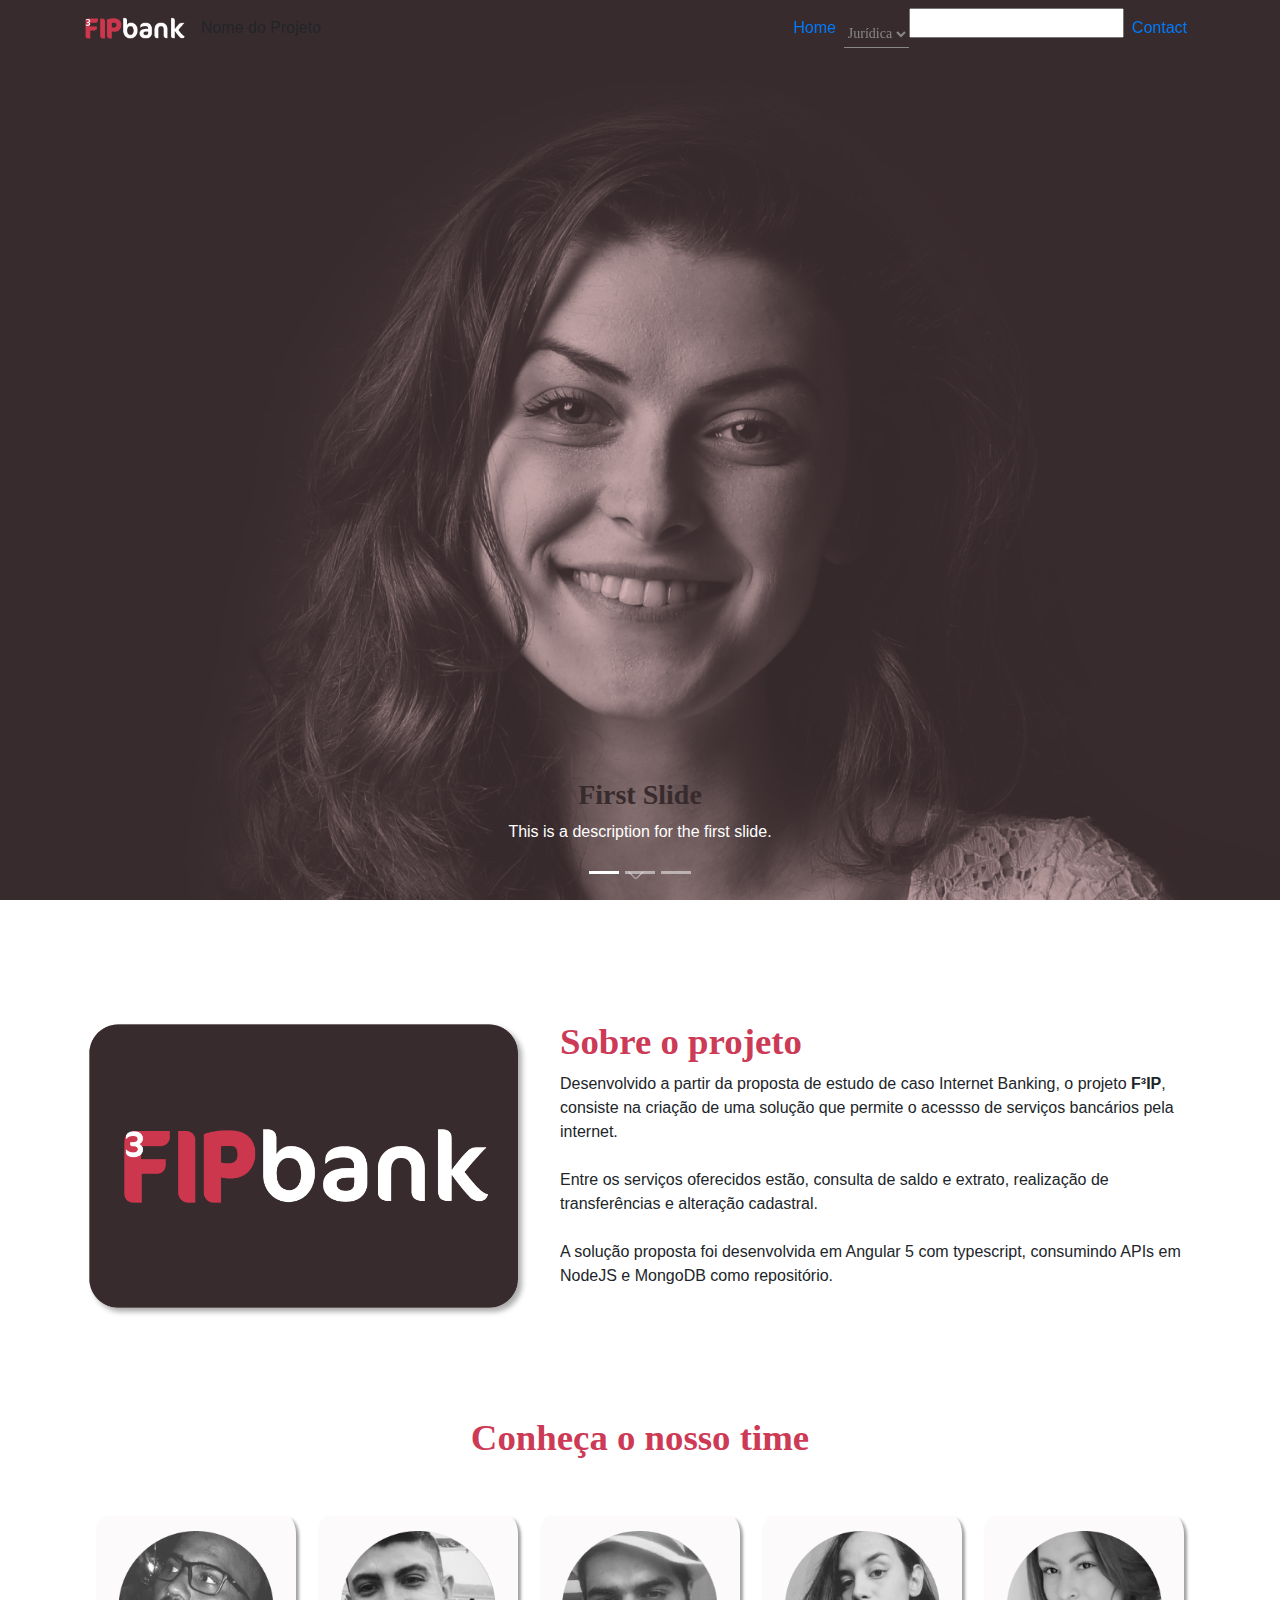
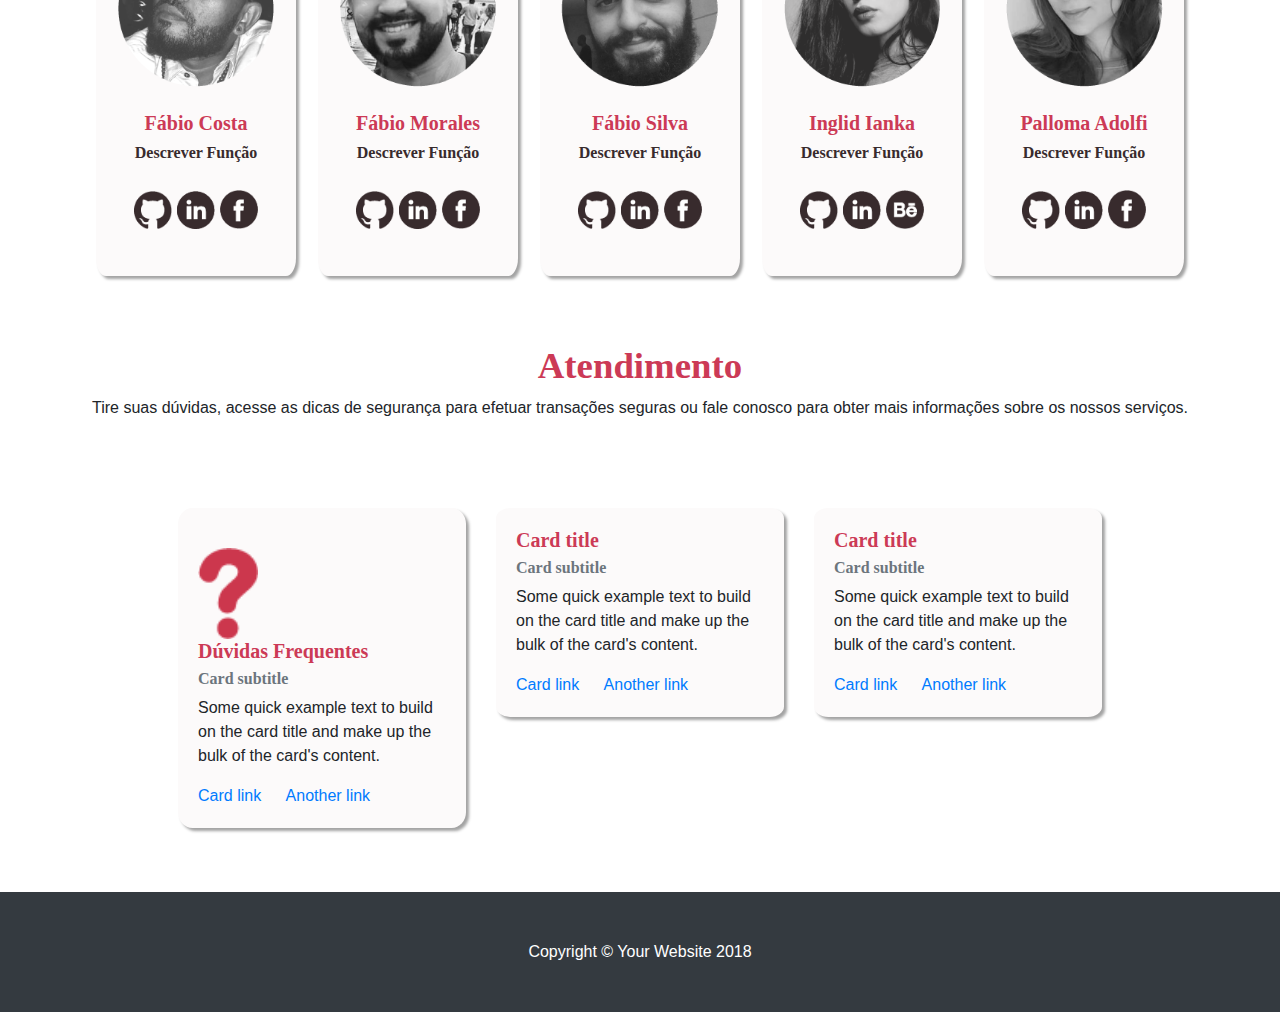
==== index.html @ 5d451883 "Site teste" ====
<!DOCTYPE html>
<html lang="en">
<head>
  <meta charset="UTF-8">
  <meta name="viewport" content="width=device-width, initial-scale=1.0">
  <meta http-equiv="X-UA-Compatible" content="ie=edge">
  <title>Document</title>
  <link href="css/bootstrap.min.css" rel="stylesheet">
  <link href="css/style.css" rel="stylesheet">
</head>

 
   
<body>
    <nav class="navbar navbar-expand-lg fixed-top">
        <div class="container">
          <img src="img/logo-branco.png" class="logo-menu-1 navbar-brand" href="#">Nome do Projeto</a>
          <button class="navbar-toggler" type="button" data-toggle="collapse" data-target="#navbarResponsive" aria-controls="navbarResponsive" aria-expanded="false" aria-label="Toggle navigation">
            <span class="navbar-toggler-icon"></span>
          </button>
          <div class="collapse navbar-collapse" id="navbarResponsive">
            <ul class="navbar-nav ml-auto">
              <li class="nav-item active">
                <a class="nav-link" href="#">Home
                  <span class="sr-only">(current)</span>
                </a>
              </li>
                  <select class="selectpicker" data-style="btn-primary">
                   
                      <option value="mercedes">Jurídica</option>
                      <option value="audi">Física</option>
                    </select>
              
              <li class="nav-item">
              <input type="number" value="CPF"> 
              </li>
              <li class="nav-item">
                <a class="nav-link" href="#">Contact</a>
              </li>
            </ul>
          </div>
        </div>
      </nav>

      
    <header>
        <div id="carouselExampleIndicators" class="carousel carousel-fade" data-ride="carousel">
          <ol class="carousel-indicators">
            <li data-target="#carouselExampleIndicators" data-slide-to="0" class="active"></li>
            <li data-target="#carouselExampleIndicators" data-slide-to="1"></li>
            <li data-target="#carouselExampleIndicators" data-slide-to="2"></li>
          </ol>
          <div class="carousel-inner" role="listbox">
            <!-- Slide One - Set the background image for this slide in the line below -->
            <div class="carousel-item active" style="background-image: url('img/slide-1.png')">
              <div class="carousel-caption d-none d-md-block">
                <h3>First Slide</h3>
                <p>This is a description for the first slide.</p>
              </div>
            </div>
            <!-- Slide Two - Set the background image for this slide in the line below -->
            <div class="carousel-item" style="background-image: url('img/slide-2.png')">
              <div class="carousel-caption d-none d-md-block">
                <h3>Second Slide</h3>
                <p>This is a description for the second slide.</p>
              </div>
            </div>
           
          </div>
        
        </div>
      </header>
 
     <br>  <br><br>  <br>
      <div class="container">

          <!-- Heading Row -->
          <div class="row my-4">
            <div class="col-lg-5">
              <img class="img-fluid rounded" src="img/projeto-logo.png" alt="">
          <br>  </div>
            <!-- /.col-lg-8 -->
            <div class="col-lg-7">
              <h1>Sobre o projeto</h1>
              <p>Desenvolvido a partir da proposta de estudo de caso Internet Banking, o projeto <b>F³IP</b>, consiste na criação de uma solução que permite o acessso de  serviços bancários pela internet.<br> <br>Entre os serviços oferecidos  estão, consulta de saldo e extrato, realização de transferências e alteração cadastral.
                <br><br>A solução proposta foi desenvolvida em  Angular  5 com typescript, consumindo APIs em NodeJS e MongoDB como repositório. 
                </p>
             
            </div>
            <!-- /.col-md-4 -->
          </div>
          <!-- /.row -->
          </div>
<br>


<section class="py-5">
    <div class="container text-center">
      <h1>Conheça o nosso time</h1>
  
    </div>
  </section>


<div class="container">
     <div class="row row2">
        <div class="card-deck col-12">
            <div  class="card  card2 mb-5 "  >
                <img class="card-img-top" src="img/f-c.png" alt="Fábio Costa">
                <div class="card-body">
                    <h5>Fábio Costa</h5>
                     <h6>Descrever Função</h6>
                     <div class="redes-sociais">
                      <a href="#"><img class="redes" src="img/github.png" alt="github"></a>
                      <a href="#"><img class="redes" src="img/linkedin.png" alt="linkedin"></a>
                      <a href="#"><img class="redes" src="img/facebook.png" alt="facebook"></a>
                    </div>
                </div>
               
            </div>
            <div  class="card  card2 mb-4"  >
                <img class="card-img-top" src="img/f-m.png" alt="Fábio Morales">
                <div class="card-body">
                    <h5>Fábio Morales</h5>
                    <h6>Descrever Função</h6>
                    <div class="redes-sociais">
                      <a href="#"><img class="redes" src="img/github.png" alt="github"></a>
                      <a href="#"><img class="redes" src="img/linkedin.png" alt="linkedin"></a>
                      <a href="#"><img class="redes" src="img/facebook.png" alt="facebook"></a>
                    </div>
                </div>
            </div>
            <div  class="card  card2 mb-4"  >
                <img class="card-img-top" src="img/f-s.png" alt="Fábio Silva">
                <div class="card-body">
                    <h5>Fábio Silva</h5>
                  <h6>Descrever Função</h6>
                  <div class="redes-sociais">
                    <a href="#"><img class="redes" src="img/github.png" alt="github"></a>
                    <a href="#"><img class="redes" src="img/linkedin.png" alt="linkedin"></a>
                    <a href="#"><img class="redes" src="img/facebook.png" alt="facebook"></a>
                  </div>
                </div>
            </div>
            <div  class="card  card2 mb-4"  >
                <img class="card-img-top" src="img/i-i.png" alt="Inglid Ianka">
                <div class="card-body">
                    <h5>Inglid Ianka</h5>
                  
                    <h6>Descrever Função</h6>
                    <div class="redes-sociais">
                      <a href="#"><img class="redes" src="img/github.png" alt="github"></a>
                      <a href="#"><img class="redes" src="img/linkedin.png" alt="linkedin"></a>
                      <a href="#"><img class="redes" src="img/behance.png" alt="Behance"></a>
                    </div>
                </div>
            </div>
            <div  class="card  card2 mb-4"  style="min-width: 12.5rem; max-width: 12rem;">
                <img class="card-img-top" src="img/p-a.png" alt="Palloma Adolfi">
                <div class="card-body">
                    <h5>Palloma Adolfi</h5>
                    <h6>Descrever Função</h6>
                    <div class="redes-sociais">
                      <a href="#"><img class="redes" src="img/github.png" alt="github"></a>
                      <a href="#"><img class="redes" src="img/linkedin.png" alt="linkedin"></a>
                      <a href="#"><img class="redes" src="img/facebook.png" alt="facebook"></a>
                    </div>
                </div>
            </div>
         
         
        </div>
    </div>
  </div>







      

      <section class="py-5">
        <div class="container text-center">
          <h1>Atendimento</h1>
          <p>Tire suas dúvidas, acesse as dicas de segurança para efetuar transações seguras ou  fale conosco para obter mais informações sobre os nossos serviços.</p>
        </div>
      </section>

     
      <div class="container-fluid mt-4">
          <div class="row justify-content-center">
              <div class="col-auto mb-3">
                  <div class="card" style="width: 18rem;">
                      <div class="card-body">
                          <img class="redes" src="img/atendimento-duvidas.png" width="auto" alt="Duvidas?">
                          <h5 class="card-title">Dúvidas Frequentes</h5>
                          <h6 class="card-subtitle mb-2 text-muted">Card subtitle</h6>
                          <p class="card-text">Some quick example text to build on the card title and make up the bulk of the card's content.</p>
                          <a href="#" class="card-link">Card link</a>
                          <a href="#" class="card-link">Another link</a>
                      </div>
                  </div>
              </div>
              <div class="col-auto mb-3">
                  <div class="card" style="width: 18rem;">
                      <div class="card-body">
                          <h5 class="card-title">Card title</h5>
                          <h6 class="card-subtitle mb-2 text-muted">Card subtitle</h6>
                          <p class="card-text">Some quick example text to build on the card title and make up the bulk of the card's content.</p>
                          <a href="#" class="card-link">Card link</a>
                          <a href="#" class="card-link">Another link</a>
                      </div>
                  </div>
              </div>
              <div class="col-auto mb-3">
                  <div class="card" style="width: 18rem;">
                      <div class="card-body">
                          <h5 class="card-title">Card title</h5>
                          <h6 class="card-subtitle mb-2 text-muted">Card subtitle</h6>
                          <p class="card-text">Some quick example text to build on the card title and make up the bulk of the card's content.</p>
                          <a href="#" class="card-link">Card link</a>
                          <a href="#" class="card-link">Another link</a>
                      </div>
                  </div>
              </div>
   
            
             
          </div>
      </div>
  <br>  <br>
    
      <!-- Footer -->
      <footer class="py-5 bg-dark">
        <div class="container">
          <p class="m-0 text-center text-white">Copyright &copy; Your Website 2018</p>
        </div>
        <!-- /.container -->
      </footer>








      <script src="js/jquery.min.js"></script>
      <script src="js/bootstrap.bundle.min.js"></script>
</body>
</html>
---- css/style.css ----
.carousel-item {
  height: 100vh;
  min-height: 300px;
  background: no-repeat center center scroll;
  -webkit-background-size: cover;
  -moz-background-size: cover;
  -o-background-size: cover;
  background-size: cover;
}
.row2 {
  justify-content:space-around;
  justify-items: center;
  align-items: center;
  text-align: center;


}
.card2{
  min-width: 12.5rem; 
  max-width: 12.5rem;
  min-height: 22.5rem; 
  max-height: 22.5rem;
  display: inline-block;
  margin: 0 auto 20px auto  !important;
 
}

#box-cinza, #box-cinza2{
  background: rgb(196, 196, 196);
  border-radius: 10px;
  font-size: 15px;
  height: 50px;
  width: 230px;
  margin-bottom: 10px;
}

#box-cinza p, #box-cinza2 p{
  font-weight: bold;
  color: #382B2D;
  margin-left: 10px;
}

#box-cinza span , #box-cinza2  span{
 
  margin-left: 10px;
}

#box-cinza2{
  height: 110px;
}

.card-menu{
  min-width:23rem; 
  max-width:23rem;
  min-height: 11rem; 
  max-height: 11rem;
  display: inline-block;
  margin: 0 auto 20px auto  !important;
  justify-content:space-around;
  justify-items: center;
  align-items: center;
   text-align: center;
}


.card-dados{
  min-width:46rem; 
  max-width:46rem;
  min-height: 22rem; 
  max-height: 22rem;
  display: inline-block;
  margin: 0 auto 20px auto  !important;
  justify-content:space-around;
  justify-items:left;
  align-items: left;
  text-align: left;
}


.card-dados-forms{
  min-width:46rem; 
  max-width:46rem;
  min-height: 28rem; 
  max-height: 28rem;
  display: inline-block;
  margin: 0 auto 20px auto  !important;
  /* justify-content:space-around;
  justify-items:left;
  align-items: left;
  text-align: left; */
}



#pagina1{
 display:inline-block;
}

#pagina2{
  
  display:none;
 
}


#pagina3{
  display:none;
    
}

.card{
  box-shadow: 3px 3px 3px #A3A3A3;
  background: #FCFAFA;
  border-radius: 5% 5%;
  border:none;
}

.card-img-top{
  display: flex !important;
  width: 80%;
  margin: auto;
  padding-top:6%;
}


.logo-menu-1{
  width: 100px;
 
}


.logo-menu-2{
  width: 100px;
 
}

/* CONTA-CORRENT CONTA POUPANCA CHECKBOX */

.btn-radio {
	width: 100%;
}
.img-radio {
	opacity: 0.5;
	margin-bottom: 5px;
}

.space-20 {
    margin-top: 20px;
}

.navbar{
  background-color:transparent;
}

h1, h5{
  color: #CC3A56;
  font-family: "Arial Rounded MT";
  font-weight: bold;
}
h1{
  font-size: 2.3em;
}
h6, h3, h4{
  color: #382B2D;
  font-family: "Arial Rounded MT";
  font-weight: bold;
}
h5.subtitulos{
  color: #757474;
}

h4{
  margin-top: 10px; 
}

.botao{
  background-color: #CC3A56; 
  border: none;
  box-shadow: 3px 3px 3px #A3A3A3;
  color: white;
  padding: 5px;
  width:200px;
  text-align: center;
  font-family:"Arial Rounded MT";
  text-decoration: none;
  outline:none;
  display: inline-block;
  font-size: 16px;
  margin: 26px 2px;
  cursor: pointer;
  border-radius: 20px;
  padding: 5px;
}


.botao:hover{color:#fff;background-color:rgb(175, 52, 76);   outline:none;}
.botao:focus{ outline:none; width:198px; padding: 4px; }
.botao:active{outline:none;}


.indicadores, .expandir{
  color: #CC3A56;
  font-family: "Arial Rounded MT";
  font-weight: bold;
  width: 12px;
  
}

.indicadores-icones{
  color: #CC3A56;
  font-family: "Arial Rounded MT";
  font-weight: bold;
  width: 12px;
  margin-left: 40px;
  
  
}

.expandir{
  width:18px;
}

.redes{
  width: 24%;
  height: 24%; 
  margin-top:20px;
}

.icones{
  margin:6px;
  width: 50px;
  outline: none;
}

a:link{
  text-decoration:none; 
}
.titulos-icones{
  margin:6px;
  width: 40px;
}

.subtitulos-icones{
  margin:16px;
  width: 30px;
}

.menu-icones{
  margin:6px;
  width: 24px;
}

.menu-icones-2{
  margin:6px;
  width: 24px;
  text-align: right;
}


.form-icones{
  margin:4px;
  width: 16px;
}


/* GRID MENU-BANCO */
html {
  position: relative;
  min-height: 100%;
  font-family: "Arial Rounded MT";
}

body {
  height: 100%;
}

#wrapper {
  display: -webkit-box;
  display: -ms-flexbox;
  display: flex;
}


.btn-primary{
  font-size: 0.7em;
  width: 37%;
  text-align: center;
  background-color:#f1f1f1;
  color:#382B2D;
  font-family: "Arial Rounded MT";
  padding: 5px;
  box-shadow: 3px 3px 3px #A3A3A3;

}
.btn-primary:hover{color:#CC3A56}
.btn-primary:focus{outline: none; color:#CC3A56; outline: none; text-decoration: none !important;}
.btn-primary:active{outline: none;};

.btn-secondary{
  font-size: 0.8em;
  text-align: center;
  color:#f1f1f1;
  background-color:#382B2D;
  font-family: "Arial Rounded MT";

}


.btn-extrato{
  font-size: 0.7em;
  width:67%;
  text-align: center;
  background-color:#f1f1f1;
  color:#382B2D;
  font-family: "Arial Rounded MT";
  padding: 12px;
  box-shadow: 3px 3px 3px #A3A3A3;
  outline: none;

}
.btn-extrato:hover{background-color:#CC3A56; color: #f1f1f1}
.btn-extrato:focus{background-color:#CC3A56; outline: none; color:#f1f1f1; text-decoration: none;}


.btn:active{
  outline: none;
  text-decoration: none;
}

.dropdown-menu{
  background-color:#382B2D;
  color:#f1f1f1;
  font-family: "Arial Rounded MT";
  font-size: 0.8em;
}



#wrapper #content-wrapper {
  overflow-x: hidden;
  width: 100%;
  padding-bottom: 80px;
}

body.fixed-nav #content-wrapper {
  margin-top: 56px;
  padding-left: 90px;
  
}

o-hidden {
  overflow: hidden !important;
}

.z-0 {
  z-index: 0;
}

.z-1 {
  z-index: 1;
}


/* ANIMACAO MENU HAMBURGER */

 #menu-hamburger {
  zoom:50%;
  width: 60px;
  height: 45px;
  position: relative;
  margin: auto;
  -webkit-transform: rotate(0deg);
  -moz-transform: rotate(0deg);
  -o-transform: rotate(0deg);
  transform: rotate(0deg);
  -webkit-transition: .5s ease-in-out;
  -moz-transition: .5s ease-in-out;
  -o-transition: .5s ease-in-out;
  transition: .5s ease-in-out;
  cursor: pointer;

}

 #menu-hamburger span {
  display: block;
  position: absolute;
  height: 9px;
  width: 100%;
  background: #CC3A56;
  border-radius: 9px;
  opacity: 1;
  left: 0;
  -webkit-transform: rotate(0deg);
  -moz-transform: rotate(0deg);
  -o-transform: rotate(0deg);
  transform: rotate(0deg);
  -webkit-transition: .25s ease-in-out;
  -moz-transition: .25s ease-in-out;
  -o-transition: .25s ease-in-out;
  transition: .25s ease-in-out;
}


#menu-hamburger span:nth-child(1) {
  top: 0px;
  -webkit-transform-origin: left center;
  -moz-transform-origin: left center;
  -o-transform-origin: left center;
  transform-origin: left center;
}

#menu-hamburger span:nth-child(2) {
  top: 18px;
  -webkit-transform-origin: left center;
  -moz-transform-origin: left center;
  -o-transform-origin: left center;
  transform-origin: left center;
}

#menu-hamburger span:nth-child(3) {
  top: 36px;
  -webkit-transform-origin: left center;
  -moz-transform-origin: left center;
  -o-transform-origin: left center;
  transform-origin: left center;
}

#menu-hamburger.open span:nth-child(1) {
  -webkit-transform: rotate(45deg);
  -moz-transform: rotate(45deg);
  -o-transform: rotate(45deg);
  transform: rotate(45deg);
  top: -3px;
  left: 8px;
}

#menu-hamburger.open span:nth-child(2) {
  width: 0%;
  opacity: 0;
}

#menu-hamburger.open span:nth-child(3) {
  -webkit-transform: rotate(-45deg);
  -moz-transform: rotate(-45deg);
  -o-transform: rotate(-45deg);
  transform: rotate(-45deg);
  top: 39px;
  left: 8px;
}

/* MENU-LATERAL */

.bg-d{
  width: 90px !important;
  background-color: #382B2D;
  min-height:30px;
  box-shadow: 3px 3px 3px #757575;
  padding: 0.75rem 1rem;
}

.sidebar {
  width: 90px !important;
  background-color: #382B2D;
  min-height: calc(100vh - 56px);
  box-shadow: 3px 3px 3px #757575;
}

.sidebar .nav-item:last-child {
  margin-bottom: 1rem;
}

.sidebar .nav-item .nav-link {
  text-align: center;
  padding: 0.75rem 1rem;
  width: 90px;
}

.sidebar .nav-item .nav-link span {
  font-size: 0.65rem;
  display: block;
}

.sidebar .nav-item .dropdown-menu {
  position: absolute !important;
  -webkit-transform: none !important;
  transform: none !important;
  left: calc(90px + 0.5rem) !important;
  margin: 0;
}

.sidebar .nav-item .dropdown-menu.dropup {
  bottom: 0;
  top: auto !important;
}

.sidebar .nav-item.dropdown .dropdown-toggle::after {
  display: none;
}

.sidebar .nav-item .nav-link {
  color: rgba(255, 255, 255, 0.5);
}

.sidebar .nav-item .nav-link:active, .sidebar .nav-item .nav-link:focus, .sidebar .nav-item .nav-link:hover {
  color: rgba(255, 255, 255, 0.75);
}

.sidebar.toggled,.bg.toggled {
  width: 0 !important;
  overflow: hidden;
}



/* MEDIA QUERIES */

@media (max-width: 575.98px) {
  
  h4{
font-size: 1.1em;
 
}
.icones, .titulos-icones{
  margin:6px;
  width: 30px;
}

.card-menu{
  min-width:23rem; 
  max-width:23rem;
  min-height: 8rem; 
  max-height: 5rem;

}

 .card-dados{
  min-width:23rem; 
  max-width:23rem;
  min-height: 22rem; 
  max-height: 22rem;

}



.logo-menu-2{
  width: 60px;
 
}

#menu-hamburger{
  zoom:30%;
}
 }

@media (min-width: 768px) {
  .sidebar,.bg-d {
    width: 225px !important;
  }

 
  .sidebar .nav-item .nav-link {
    display: block;
    width: 100%;
    text-align: left;
    padding: 1rem;
    width: 225px;
  }
  .sidebar .nav-item .nav-link span {
    font-size: 1rem;
    display: inline;
  }
  .sidebar .nav-item .dropdown-menu {
    position: static !important;
    margin: 0 1rem;
    top: 0;
  }
  .sidebar .nav-item.dropdown .dropdown-toggle::after {
    display: block;
  }
  .sidebar.toggled, .bg-d.toggled {
    overflow: visible;
    width: 90px !important;
  }
  .sidebar.toggled .nav-item:last-child {
    margin-bottom: 1rem;
  }
  .sidebar.toggled .nav-item .nav-link {
    text-align: center;
    padding: 0.75rem 1rem;
    width: 90px;
  }
  .sidebar.toggled .nav-item .nav-link span {
    font-size: 0.65rem;
    display: block;
  }
  .sidebar.toggled .nav-item .dropdown-menu {
    position: absolute !important;
    -webkit-transform: none !important;
    transform: none !important;
    left: calc(90px + 0.5rem) !important;
    margin: 0;
  }
  .sidebar.toggled .nav-item .dropdown-menu.dropup {
    bottom: 0;
    top: auto !important;
  }
  .sidebar.toggled .nav-item.dropdown .dropdown-toggle::after {
    display: none;
  }
}

.sidebar.fixed-top {
  top: 56px;
  height: calc(100vh - 56px);
  overflow-y: auto;
}


:root {
  --input-padding-x: 0.75rem;
  --input-padding-y: 0.75rem;
}

.container-saldo{
  background: #382B2D;
  color: #FCFAFA;
  font-size: 12px;
  border-radius: 10px;
  height: 60px;
 text-align: center;


}

.btn-link{

  color: #382B2D;
  text-decoration: none;

}
.btn-link:hover, .btn-link:visited,.btn-link:focus, .btn-link:active
{

  color: #382B2D;
    text-decoration: none;
}
  


/* GRID DOS FORMS DEFINIDOS EM LADO ESQUEROD/DIREITO */

@media(min-width:468px){
  .container-1{
    display:flex;
    /*
    align-items:flex-start;
    align-items:flex-end;
    
    
    flex-direction:column;
    */
  }


}

.container-1 div{
  /* border:1px #ccc solid; */
  padding:3px;

}

.box-1{
  flex:1;
  order:1;
  justify-content: flex-end;
  align-content: flex-end;
  align-items: flex-end;
}

.box-2{
  flex:1;
  order:2;
}




/* LABEL DAS INPUTS DOS FORMS */

.input-box, .input-box-2 {
  width: 220px;
  cursor: text;
  display: flex;
  flex-flow: column wrap;
  padding-left: 20px;
  font-family: "Arial Rounded MT";
  margin-top: 5%;
 
  }

.input-box-2 {
  margin-top: 0%;
   
}
  

.texto-tipoConta {
   margin-bottom: 5%;
  text-align: left;
  color: #888888;
  cursor: text;
  width: 100%;
  font-size: 10px;
  letter-spacing: 2px;
}
      
input.textchild-estilo,  label {

text-align: left;
color: #888888;
cursor: text;
width: 100%;
font-size: 12px;
letter-spacing: 2px;
}

select{
margin:0;
margin-top: 12px;
font-family:"Arial Rounded MT";
font-size:14px; 
background: transparent;
color: #888888; 
text-decoration: none; 
outline: none;
border: 0;
border-bottom: 1px solid #888888;

}



input.textchild-estilo {
order: 2;
background: none;
border: 0;
border-bottom: 1px solid #888888;
position: relative;
z-index: 100;
height: 20px;
outline: none;
transition: border-bottom 0.35s;
}
input.textchild-estilo:focus,
input.textchild-estilo:valid {
border-bottom: 2px solid #888888;
transition: border-bottom 0.35s;
}
input.textchild-estilo:focus + label,
input.textchild-estilo:valid + label {
transform: translateY(-4px);
font-size: 10px;
transition: all 0.35s ease;
color: #888888;
}
label {
line-height: 0;
transform: translateY(10px);
transition: all 0.35s ease;
}

/* INPUT DATA */
input::-webkit-datetime-edit{ color: transparent; }

/* Include this to make it visible when input is clicked */
input:focus::-webkit-datetime-edit{ color: #000; } 


/* FOOTER */

footer.footer {
  display: -webkit-box;
  display: -ms-flexbox;
  display: flex;
  position: absolute;
  right: 0;
  bottom: 0;
  width: calc(100% - 90px);
  height: 80px;
  background-color: #e9ecef;
}

footer.footer .copyright {
  line-height: 1;
  font-size: 0.8rem;
}

@media (min-width: 768px) {
  footer.footer {
    width: calc(100% - 225px);
  }
}

body.sidebar-toggled footer.footer {
  width: 100%;
}

@media (min-width: 768px) {
  body.sidebar-toggled footer.footer {
    width: calc(100% - 90px);
  }
}


/* MUDANÇA DE ESTILO DO SCROLL */
::-webkit-scrollbar {

  width: 12px;
  padding: 60 25%;
  opacity: 0.5;

}

::-webkit-scrollbar-track {
  -webkit-box-shadow: inset 0 0 6px rgba(0,0,0,0.3); 
  border-radius: 10px;
}

::-webkit-scrollbar-thumb {

  background-color: #382B2D;
  -webkit-box-shadow: inset 0 0 6px rgba(0,0,0,0.5); 
}

}
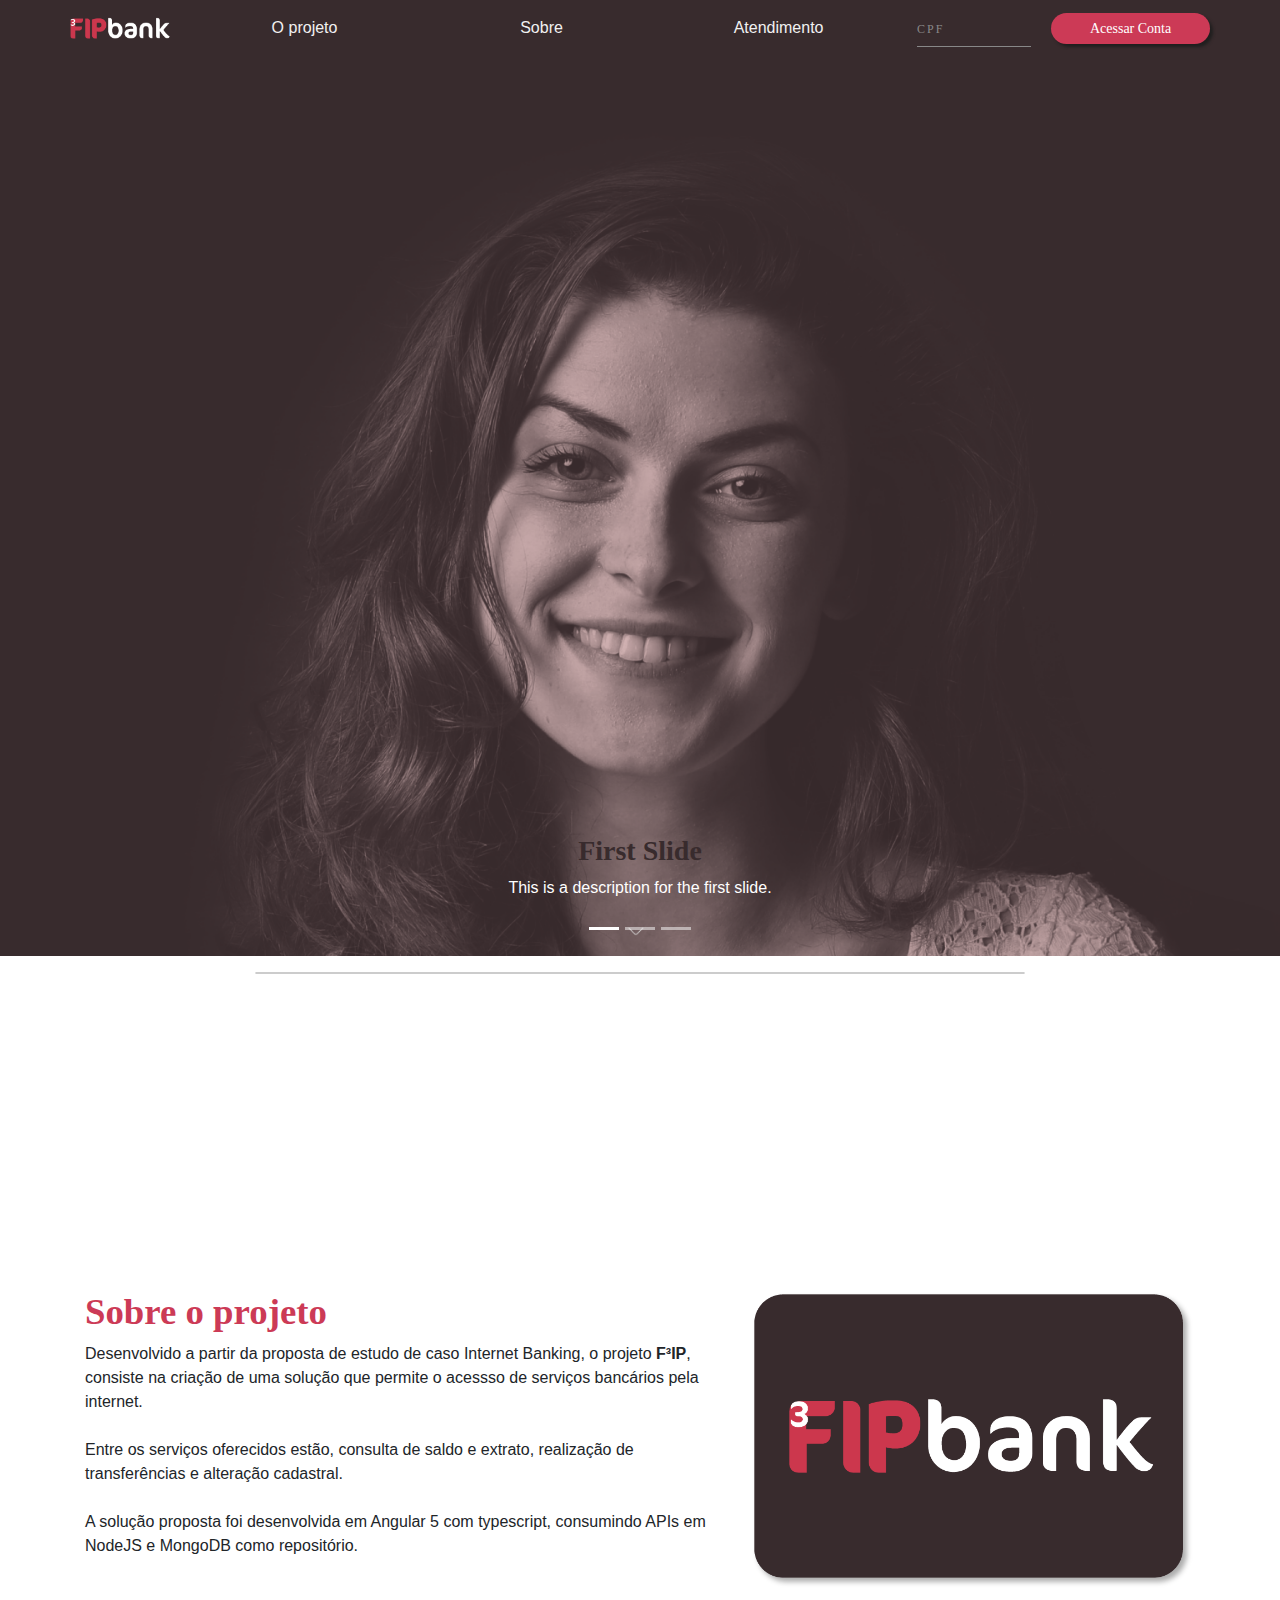
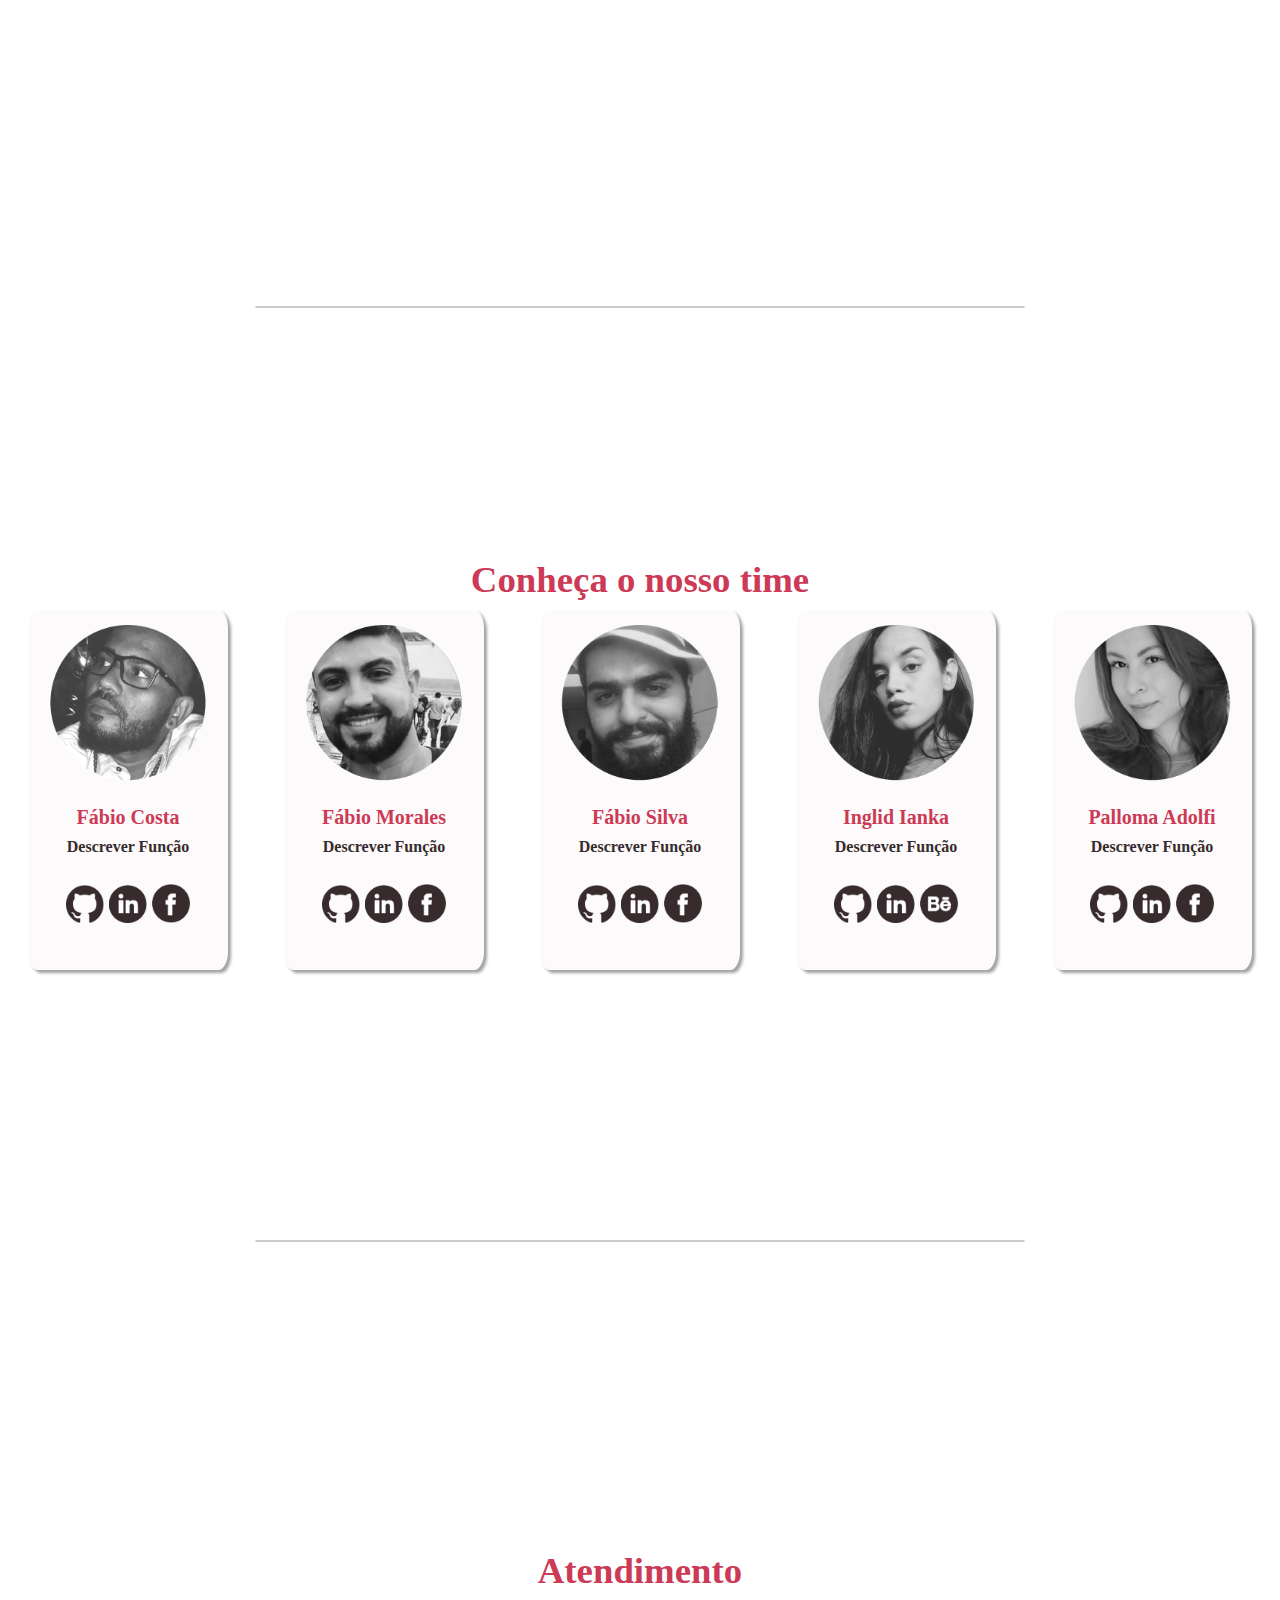
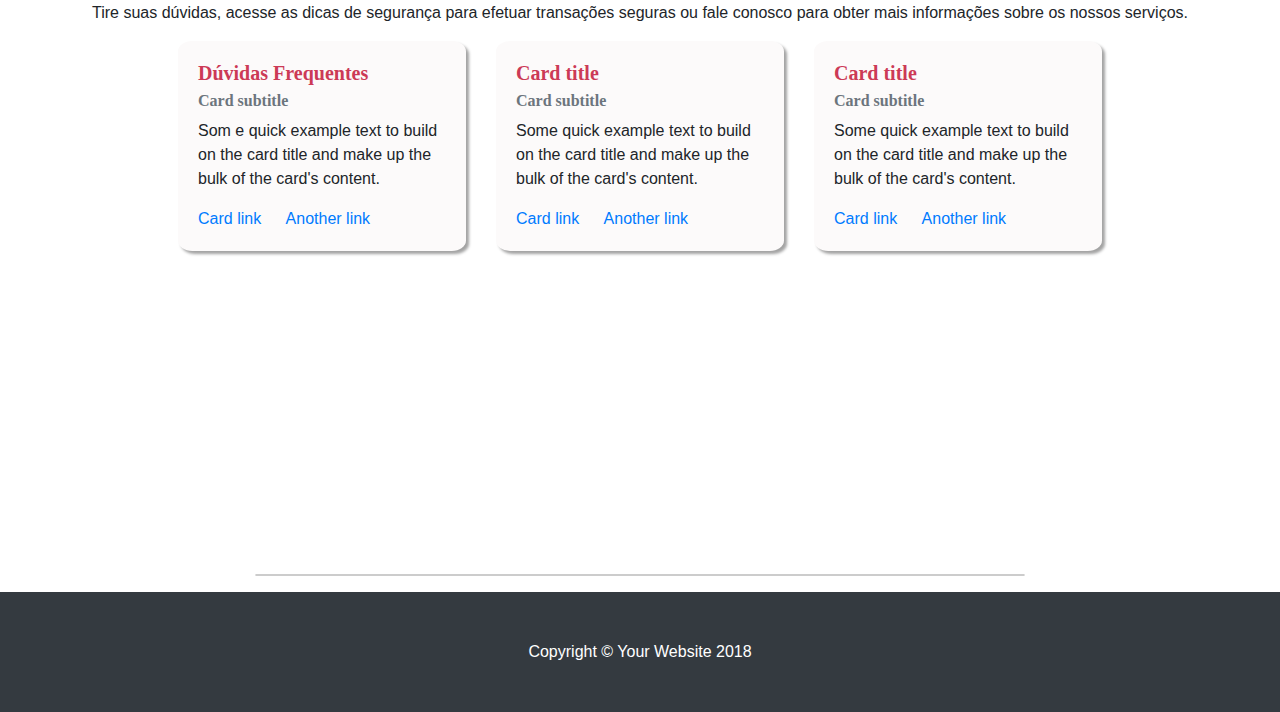
==== commit 4cf6addf: "alteração index.html e style.css" ====
--- a/index.html
+++ b/index.html
@@ -9,245 +9,259 @@
   <link href="css/style.css" rel="stylesheet">
 </head>
 
- 
-   
 <body>
-    <nav class="navbar navbar-expand-lg fixed-top">
-        <div class="container">
-          <img src="img/logo-branco.png" class="logo-menu-1 navbar-brand" href="#">Nome do Projeto</a>
-          <button class="navbar-toggler" type="button" data-toggle="collapse" data-target="#navbarResponsive" aria-controls="navbarResponsive" aria-expanded="false" aria-label="Toggle navigation">
-            <span class="navbar-toggler-icon"></span>
-          </button>
-          <div class="collapse navbar-collapse" id="navbarResponsive">
-            <ul class="navbar-nav ml-auto">
-              <li class="nav-item active">
-                <a class="nav-link" href="#">Home
-                  <span class="sr-only">(current)</span>
-                </a>
-              </li>
-                  <select class="selectpicker" data-style="btn-primary">
-                   
-                      <option value="mercedes">Jurídica</option>
-                      <option value="audi">Física</option>
-                    </select>
-              
-              <li class="nav-item">
-              <input type="number" value="CPF"> 
-              </li>
-              <li class="nav-item">
-                <a class="nav-link" href="#">Contact</a>
-              </li>
-            </ul>
-          </div>
-        </div>
-      </nav>
-
-      
-    <header>
-        <div id="carouselExampleIndicators" class="carousel carousel-fade" data-ride="carousel">
-          <ol class="carousel-indicators">
-            <li data-target="#carouselExampleIndicators" data-slide-to="0" class="active"></li>
-            <li data-target="#carouselExampleIndicators" data-slide-to="1"></li>
-            <li data-target="#carouselExampleIndicators" data-slide-to="2"></li>
-          </ol>
-          <div class="carousel-inner" role="listbox">
-            <!-- Slide One - Set the background image for this slide in the line below -->
-            <div class="carousel-item active" style="background-image: url('img/slide-1.png')">
-              <div class="carousel-caption d-none d-md-block">
-                <h3>First Slide</h3>
-                <p>This is a description for the first slide.</p>
-              </div>
-            </div>
-            <!-- Slide Two - Set the background image for this slide in the line below -->
-            <div class="carousel-item" style="background-image: url('img/slide-2.png')">
-              <div class="carousel-caption d-none d-md-block">
-                <h3>Second Slide</h3>
-                <p>This is a description for the second slide.</p>
-              </div>
-            </div>
-           
-          </div>
-        
-        </div>
-      </header>
- 
-     <br>  <br><br>  <br>
-      <div class="container">
-
-          <!-- Heading Row -->
-          <div class="row my-4">
-            <div class="col-lg-5">
-              <img class="img-fluid rounded" src="img/projeto-logo.png" alt="">
-          <br>  </div>
-            <!-- /.col-lg-8 -->
-            <div class="col-lg-7">
-              <h1>Sobre o projeto</h1>
-              <p>Desenvolvido a partir da proposta de estudo de caso Internet Banking, o projeto <b>F³IP</b>, consiste na criação de uma solução que permite o acessso de  serviços bancários pela internet.<br> <br>Entre os serviços oferecidos  estão, consulta de saldo e extrato, realização de transferências e alteração cadastral.
-                <br><br>A solução proposta foi desenvolvida em  Angular  5 com typescript, consumindo APIs em NodeJS e MongoDB como repositório. 
-                </p>
-             
-            </div>
-            <!-- /.col-md-4 -->
-          </div>
-          <!-- /.row -->
-          </div>
-<br>
-
-
-<section class="py-5">
-    <div class="container text-center">
+  <!-- NAVBAR -->
+
+<nav class="navbar navbar-expand-lg navbar-light">
+  <img src="img/logo-branco.png" class="logo-menu-1 navbar-brand" href="#"></a>
+  <button class="navbar-toggler" type="button" data-toggle="collapse" data-target="#textoNavbar" aria-controls="textoNavbar" aria-expanded="false" aria-label="Alterna navegação">
+    <span class="navbar-toggler-icon"></span>
+  </button>
+  <div class="collapse navbar-collapse" id="textoNavbar">
+    <ul class="navbar-nav mr-auto align-navbar">
+      <li class="nav-item active widht-full">
+        <a class="nav-link" href="#">O projeto</a>
+      </li>
+      <li class="nav-item widht-full">
+        <a class="nav-link" href="#">Sobre</a>
+      </li>
+      <li class="nav-item widht-full">
+        <a class="nav-link" href="#">Atendimento</a>
+      </li>
+    </ul>
+    <div class="input-box">
+        <input class=" textchild-estilo" id="" name="cpf" maxlength="11" required type=""/>
+        <label  class="textchild-estilo" for="cpf">CPF</label>
+    </div> 
+    <button type="submit" class="botao-acessar-conta margin-none">Acessar Conta</button> 
+
+  </div>
+</nav>
+
+
+
+  <!-- <nav class="navbar navbar-expand-md fixed-top">
+    <div class="container">
+      <img src="img/logo-branco.png" class="logo-menu-1 navbar-brand" href="#"></a>
+      <div class="row display-none list-style-none test">
+        <li class="nav-item active">
+          <a class="nav-link" href="#">O Projeto</a>
+        </li>
+        <li class="nav-item">
+          <a class="nav-link" href="#">Sobre</a>
+        </li>
+        <li class="nav-item">
+          <a class="nav-link" href="#">Atendimento</a>
+        </li>
+      </div>
+      <button class="navbar-toggler btn-menu-hamburguer" type="button" data-toggle="collapse" data-target="#navbarResponsive" aria-controls="navbarResponsive" aria-expanded="false" aria-label="Toggle navigation">
+          <div id="menu-hamburger" id="sidebarToggle" class="btn btn-link btn-sm text-white order-1 order-sm-0">
+              <span></span>
+              <span></span> 
+              <span></span>
+          </div>
+      </button>
+      <div class="collapse navbar-collapse sub-menu-hamburguer list-style-none margin-none" id="navbarResponsive">
+        <ul class="navbar-nav ml-auto display-none-hamburguer">
+          <li class="nav-item active">
+            <a class="nav-link" href="#">O Projeto</a>
+          </li>
+          <li class="nav-item">
+            <a class="nav-link" href="#">Sobre</a>
+          </li>
+          <li class="nav-item">
+            <a class="nav-link" href="#">Atendimento</a>
+          </li>
+        </ul>
+        <ul class="list-style-none margin-none">  
+          <li class="nav-item display-flex">
+            <div class="input-box">
+                <input class=" textchild-estilo" id="" name="cpf" maxlength="11" required type=""/>
+                <label  class="textchild-estilo" for="cpf">CPF</label>
+            </div> 
+            <button type="submit" class="botao-acessar-conta margin-none">Acessar Conta</button> 
+          </li>
+        </ul>
+      </div>
+    </div>
+  </nav> -->
+  <!-- SLIDE -->
+  <header>
+    <div id="carouselExampleIndicators" class="carousel slide carousel-fade" data-ride="carousel">
+      <ol class="carousel-indicators">
+        <li data-target="#carouselExampleIndicators" data-slide-to="0" class="active"></li>
+        <li data-target="#carouselExampleIndicators" data-slide-to="1"></li>
+        <li data-target="#carouselExampleIndicators" data-slide-to="2"></li>
+      </ol>
+      <div class="carousel-inner" role="listbox">
+        <!-- Slide One - Set the background image for this slide in the line below -->
+        <div class="carousel-item active" style="background-image: url('img/slide-1.png')">
+          <div class="carousel-caption d-none d-md-block">
+            <h3>First Slide</h3>
+            <p>This is a description for the first slide.</p>
+          </div>
+        </div>
+        <!-- Slide Two - Set the background image for this slide in the line below -->
+        <div class="carousel-item" style="background-image: url('img/slide-2.png')">
+          <div class="carousel-caption d-none d-md-block">
+            <h3>Second Slide</h3>
+            <p>This is a description for the second slide.</p>
+          </div>
+        </div> 
+      </div>
+    </div>
+  </header>
+  <hr>
+  <!-- SOBRE O PROJETO -->
+  <div class="container height-full align-itens-center">
+    <!-- Heading Row -->
+    <div class="row my-4">
+      <div class="col-lg-5 order-last">
+        <img class="img-fluid" src="img/projeto-logo.png" alt="">
+        <br>  
+      </div>
+      <!-- /.col-lg-8 -->
+      <div class="col-lg-7 order-first">
+        <h1>Sobre o projeto</h1>
+        <p>Desenvolvido a partir da proposta de estudo de caso Internet Banking, o projeto <b>F³IP</b>, consiste na criação de uma solução que permite o acessso de  serviços bancários pela internet.<br> <br>Entre os serviços oferecidos  estão, consulta de saldo e extrato, realização de transferências e alteração cadastral.
+          <br>
+          <br>
+          A solução proposta foi desenvolvida em  Angular  5 com typescript, consumindo APIs em NodeJS e MongoDB como repositório. 
+        </p>  
+      </div>
+      <!-- /.col-md-4 -->
+    </div>
+    <!-- /.row -->
+  </div>
+  <hr>
+  <!-- CONHEÇA O NOSSO TIME -->
+  <section class="py-5 height-full align-itens-center">
+    <div class="row row2">
       <h1>Conheça o nosso time</h1>
-  
+      <div class="card-deck col-12">
+        <div class="card card2 mb-4 "  >
+          <img class="card-img-top" src="img/f-c.png" alt="Fábio Costa">
+          <div class="card-body">
+            <h5>Fábio Costa</h5>
+            <h6>Descrever Função</h6>
+            <div class="redes-sociais">
+              <a href="#"><img class="redes" src="img/github.png" alt="github"></a>
+              <a href="#"><img class="redes" src="img/linkedin.png" alt="linkedin"></a>
+              <a href="#"><img class="redes" src="img/facebook.png" alt="facebook"></a>
+            </div>
+          </div>  
+        </div>
+        <div class="card card2 mb-4">
+          <img class="card-img-top" src="img/f-m.png" alt="Fábio Morales">
+          <div class="card-body">
+            <h5>Fábio Morales</h5>
+            <h6>Descrever Função</h6>
+            <div class="redes-sociais">
+              <a href="#"><img class="redes" src="img/github.png" alt="github"></a>
+              <a href="#"><img class="redes" src="img/linkedin.png" alt="linkedin"></a>
+              <a href="#"><img class="redes" src="img/facebook.png" alt="facebook"></a>
+            </div>
+          </div>
+        </div>
+        <div class="card card2 mb-4">
+          <img class="card-img-top" src="img/f-s.png" alt="Fábio Silva">
+          <div class="card-body">
+            <h5>Fábio Silva</h5>
+            <h6>Descrever Função</h6>
+            <div class="redes-sociais">
+              <a href="#"><img class="redes" src="img/github.png" alt="github"></a>
+              <a href="#"><img class="redes" src="img/linkedin.png" alt="linkedin"></a>
+              <a href="#"><img class="redes" src="img/facebook.png" alt="facebook"></a>
+            </div>
+          </div>
+        </div>
+        <div class="card card2 mb-4">
+          <img class="card-img-top" src="img/i-i.png" alt="Inglid Ianka">
+          <div class="card-body">
+            <h5>Inglid Ianka</h5>
+            <h6>Descrever Função</h6>
+            <div class="redes-sociais">
+              <a href="#"><img class="redes" src="img/github.png" alt="github"></a>
+              <a href="#"><img class="redes" src="img/linkedin.png" alt="linkedin"></a>
+              <a href="#"><img class="redes" src="img/behance.png" alt="Behance"></a>
+            </div>
+          </div>
+        </div>
+        <div class="card card2 mb-4">
+          <img class="card-img-top" src="img/p-a.png" alt="Palloma Adolfi">
+          <div class="card-body">
+            <h5>Palloma Adolfi</h5>
+            <h6>Descrever Função</h6>
+            <div class="redes-sociais">
+              <a href="#"><img class="redes" src="img/github.png" alt="github"></a>
+              <a href="#"><img class="redes" src="img/linkedin.png" alt="linkedin"></a>
+              <a href="#"><img class="redes" src="img/facebook.png" alt="facebook"></a>
+            </div>
+          </div>
+        </div>
+      </div>
     </div>
   </section>
-
-
-<div class="container">
-     <div class="row row2">
-        <div class="card-deck col-12">
-            <div  class="card  card2 mb-5 "  >
-                <img class="card-img-top" src="img/f-c.png" alt="Fábio Costa">
-                <div class="card-body">
-                    <h5>Fábio Costa</h5>
-                     <h6>Descrever Função</h6>
-                     <div class="redes-sociais">
-                      <a href="#"><img class="redes" src="img/github.png" alt="github"></a>
-                      <a href="#"><img class="redes" src="img/linkedin.png" alt="linkedin"></a>
-                      <a href="#"><img class="redes" src="img/facebook.png" alt="facebook"></a>
-                    </div>
-                </div>
-               
-            </div>
-            <div  class="card  card2 mb-4"  >
-                <img class="card-img-top" src="img/f-m.png" alt="Fábio Morales">
-                <div class="card-body">
-                    <h5>Fábio Morales</h5>
-                    <h6>Descrever Função</h6>
-                    <div class="redes-sociais">
-                      <a href="#"><img class="redes" src="img/github.png" alt="github"></a>
-                      <a href="#"><img class="redes" src="img/linkedin.png" alt="linkedin"></a>
-                      <a href="#"><img class="redes" src="img/facebook.png" alt="facebook"></a>
-                    </div>
-                </div>
-            </div>
-            <div  class="card  card2 mb-4"  >
-                <img class="card-img-top" src="img/f-s.png" alt="Fábio Silva">
-                <div class="card-body">
-                    <h5>Fábio Silva</h5>
-                  <h6>Descrever Função</h6>
-                  <div class="redes-sociais">
-                    <a href="#"><img class="redes" src="img/github.png" alt="github"></a>
-                    <a href="#"><img class="redes" src="img/linkedin.png" alt="linkedin"></a>
-                    <a href="#"><img class="redes" src="img/facebook.png" alt="facebook"></a>
-                  </div>
-                </div>
-            </div>
-            <div  class="card  card2 mb-4"  >
-                <img class="card-img-top" src="img/i-i.png" alt="Inglid Ianka">
-                <div class="card-body">
-                    <h5>Inglid Ianka</h5>
-                  
-                    <h6>Descrever Função</h6>
-                    <div class="redes-sociais">
-                      <a href="#"><img class="redes" src="img/github.png" alt="github"></a>
-                      <a href="#"><img class="redes" src="img/linkedin.png" alt="linkedin"></a>
-                      <a href="#"><img class="redes" src="img/behance.png" alt="Behance"></a>
-                    </div>
-                </div>
-            </div>
-            <div  class="card  card2 mb-4"  style="min-width: 12.5rem; max-width: 12rem;">
-                <img class="card-img-top" src="img/p-a.png" alt="Palloma Adolfi">
-                <div class="card-body">
-                    <h5>Palloma Adolfi</h5>
-                    <h6>Descrever Função</h6>
-                    <div class="redes-sociais">
-                      <a href="#"><img class="redes" src="img/github.png" alt="github"></a>
-                      <a href="#"><img class="redes" src="img/linkedin.png" alt="linkedin"></a>
-                      <a href="#"><img class="redes" src="img/facebook.png" alt="facebook"></a>
-                    </div>
-                </div>
-            </div>
-         
-         
-        </div>
-    </div>
-  </div>
-
-
-
-
-
-
-
-      
-
-      <section class="py-5">
-        <div class="container text-center">
-          <h1>Atendimento</h1>
-          <p>Tire suas dúvidas, acesse as dicas de segurança para efetuar transações seguras ou  fale conosco para obter mais informações sobre os nossos serviços.</p>
-        </div>
-      </section>
-
-     
-      <div class="container-fluid mt-4">
-          <div class="row justify-content-center">
-              <div class="col-auto mb-3">
-                  <div class="card" style="width: 18rem;">
-                      <div class="card-body">
-                          <img class="redes" src="img/atendimento-duvidas.png" width="auto" alt="Duvidas?">
-                          <h5 class="card-title">Dúvidas Frequentes</h5>
-                          <h6 class="card-subtitle mb-2 text-muted">Card subtitle</h6>
-                          <p class="card-text">Some quick example text to build on the card title and make up the bulk of the card's content.</p>
-                          <a href="#" class="card-link">Card link</a>
-                          <a href="#" class="card-link">Another link</a>
-                      </div>
-                  </div>
-              </div>
-              <div class="col-auto mb-3">
-                  <div class="card" style="width: 18rem;">
-                      <div class="card-body">
-                          <h5 class="card-title">Card title</h5>
-                          <h6 class="card-subtitle mb-2 text-muted">Card subtitle</h6>
-                          <p class="card-text">Some quick example text to build on the card title and make up the bulk of the card's content.</p>
-                          <a href="#" class="card-link">Card link</a>
-                          <a href="#" class="card-link">Another link</a>
-                      </div>
-                  </div>
-              </div>
-              <div class="col-auto mb-3">
-                  <div class="card" style="width: 18rem;">
-                      <div class="card-body">
-                          <h5 class="card-title">Card title</h5>
-                          <h6 class="card-subtitle mb-2 text-muted">Card subtitle</h6>
-                          <p class="card-text">Some quick example text to build on the card title and make up the bulk of the card's content.</p>
-                          <a href="#" class="card-link">Card link</a>
-                          <a href="#" class="card-link">Another link</a>
-                      </div>
-                  </div>
-              </div>
-   
-            
-             
-          </div>
-      </div>
-  <br>  <br>
-    
-      <!-- Footer -->
-      <footer class="py-5 bg-dark">
-        <div class="container">
-          <p class="m-0 text-center text-white">Copyright &copy; Your Website 2018</p>
-        </div>
-        <!-- /.container -->
-      </footer>
-
-
-
-
-
-
-
-
-      <script src="js/jquery.min.js"></script>
-      <script src="js/bootstrap.bundle.min.js"></script>
+  <hr>
+  <!-- /.ATENDIMENTO -->
+  <section class="container py-5 height-full align-itens-center">
+    <div class="row justify-content-center">
+      <h1>Atendimento</h1>
+      <p class="text-align-center">Tire suas dúvidas, acesse as dicas de segurança para efetuar transações 
+        seguras ou  fale conosco para obter mais informações sobre os nossos serviços.
+      </p>
+      <div class="col-auto mb-3">
+        <div class="card" style="width: 18rem;">
+          <div class="card-body">
+            <h5 class="card-title">Dúvidas Frequentes</h5>
+            <h6 class="card-subtitle mb-2 text-muted">Card subtitle</h6>
+            <p class="card-text">Som  e quick example text to build on the card title and make up the bulk of the card's content.</p>
+            <a href="#" class="card-link">Card link</a>
+            <a href="#" class="card-link">Another link</a>
+          </div>
+        </div>
+      </div>
+      <div class="col-auto mb-3">
+        <div class="card" style="width: 18rem;">
+          <div class="card-body">
+            <h5 class="card-title">Card title</h5>
+            <h6 class="card-subtitle mb-2 text-muted">Card subtitle</h6>
+            <p class="card-text">Some quick example text to build on the card title and make up the bulk of the card's content.</p>
+            <a href="#" class="card-link">Card link</a>
+            <a href="#" class="card-link">Another link</a>
+          </div>
+        </div>
+      </div>
+      <div class="col-auto mb-3">
+        <div class="card" style="width: 18rem;">
+          <div class="card-body">
+            <h5 class="card-title">Card title</h5>
+            <h6 class="card-subtitle mb-2 text-muted">Card subtitle</h6>
+            <p class="card-text">Some quick example text to build on the card title and make up the bulk of the card's content.</p>
+            <a href="#" class="card-link">Card link</a>
+            <a href="#" class="card-link">Another link</a>
+          </div>
+        </div>
+      </div>
+    </div>
+  </section>
+  <hr>
+  <!-- Footer -->
+  <footer class="py-5 bg-dark">
+    <div class="container">
+      <p class="m-0 text-center text-white">Copyright &copy; Your Website 2018</p>
+    </div>
+  </footer>
+
+
+
+
+
+
+
+
+  <script src="js/jquery.min.js"></script>
+  <script src="js/bootstrap.bundle.min.js"></script>
+  <script src="js/javascript.js"></script>
 </body>
 </html>--- a/css/style.css
+++ b/css/style.css
@@ -1,3 +1,126 @@
+.test {
+  display: -webkit-inline-box;
+}
+/* MEDIA QUERIES */
+
+@media (max-width: 575.98px) {
+  h4{
+    font-size: 1.1em;
+  }
+} 
+
+@media (max-width: 769px) {
+  .display-none { 
+    display: none;
+  }
+}
+
+@media (min-width: 769px) {
+  /* .height-section{
+    height: 100%;
+  } */
+
+  .display-none-hamburguer {
+    display: none;
+  }
+  
+  .sidebar,.bg-d {
+    width: 225px !important;
+  }
+  footer.footer {
+    width: calc(100% - 225px);
+  }
+  body.sidebar-toggled footer.footer {
+    width: calc(100% - 90px);
+  }
+}
+
+@media (max-width: 991px) {
+  .img-fluid{
+    display: flex;
+    margin: auto;
+    align-items: center;
+    max-width: 60%;
+  } 
+}
+
+.align-navbar {
+  margin: 0 !important;
+  width: 70%;
+  text-align: center;
+}
+
+.widht-full {
+  width: 100%;
+}
+
+.nav-link{
+  color: #f1f1f1 !important;
+}
+
+.botao, .botao-acessar-conta{
+  background-color: #CC3A56;
+  border: none;
+  box-shadow: 3px 3px 3px #A3A3A3;
+  color: white;
+  padding: 5px;
+  width:160px;
+  text-align: center;
+  font-family:"Arial Rounded MT";
+  text-decoration: none;
+  outline:none;
+  display: inline-block;
+  font-size: 14px;
+  margin: 26px 2px;
+  cursor: pointer;
+  border-radius: 20px;
+  padding: 5px;
+ }
+
+ .botao-acessar-conta {
+  box-shadow: 3px 3px 3px rgb(32, 31, 31);
+ }
+ 
+.botao:hover{color:#fff;background-color:rgb(175, 52, 76);   outline:none;}
+.botao:focus{ outline:none; width:198px; padding: 4%; }
+.botao, .botao-acessar-conta:active{outline:none;}
+.botao-acessar-conta:focus{ outline:none; width:160px; }
+
+.btn-acessar-conta {
+  max-width: 100%;
+}
+
+.list-style-none {
+  list-style: none;
+}
+
+.nav-style {
+  display: flex;
+  padding: 0;
+  max-height: 50px;
+}
+
+.div-style {
+  align-items: center;
+}
+
+.display-align {
+  display: flex;
+  align-items: center;
+}
+
+.imput-style {
+  border-radius: 5px;
+  border: none;
+  max-width: 150px;
+}
+
+.imput-style:focus {
+  outline: none;
+}
+
+/* OUTRA SEÇÃO */
+
 .carousel-item {
   height: 100vh;
   min-height: 300px;
@@ -7,14 +130,27 @@
   -o-background-size: cover;
   background-size: cover;
 }
+
+.height-full {
+  min-height: 100vh;
+}
+
+.align-itens-center {
+  display: flex;
+  align-items: center;
+}
+
+.text-align-center {
+  text-align: center;
+}
+
 .row2 {
-  justify-content:space-around;
-  justify-items: center;
-  align-items: center;
-  text-align: center;
-
-
-}
+justify-content:space-around;
+justify-items: center;
+align-items: center;
+text-align: center;
+}
+
 .card2{
   min-width: 12.5rem; 
   max-width: 12.5rem;
@@ -22,31 +158,6 @@
   max-height: 22.5rem;
   display: inline-block;
   margin: 0 auto 20px auto  !important;
- 
-}
-
-#box-cinza, #box-cinza2{
-  background: rgb(196, 196, 196);
-  border-radius: 10px;
-  font-size: 15px;
-  height: 50px;
-  width: 230px;
-  margin-bottom: 10px;
-}
-
-#box-cinza p, #box-cinza2 p{
-  font-weight: bold;
-  color: #382B2D;
-  margin-left: 10px;
-}
-
-#box-cinza span , #box-cinza2  span{
- 
-  margin-left: 10px;
-}
-
-#box-cinza2{
-  height: 110px;
 }
 
 .card-menu{
@@ -62,7 +173,6 @@
    text-align: center;
 }
 
-
 .card-dados{
   min-width:46rem; 
   max-width:46rem;
@@ -71,41 +181,9 @@
   display: inline-block;
   margin: 0 auto 20px auto  !important;
   justify-content:space-around;
-  justify-items:left;
-  align-items: left;
-  text-align: left;
-}
-
-
-.card-dados-forms{
-  min-width:46rem; 
-  max-width:46rem;
-  min-height: 28rem; 
-  max-height: 28rem;
-  display: inline-block;
-  margin: 0 auto 20px auto  !important;
-  /* justify-content:space-around;
-  justify-items:left;
-  align-items: left;
-  text-align: left; */
-}
-
-
-
-#pagina1{
- display:inline-block;
-}
-
-#pagina2{
-  
-  display:none;
- 
-}
-
-
-#pagina3{
-  display:none;
-    
+  justify-items: center;
+  align-items: center;
+  text-align: center;
 }
 
 .card{
@@ -122,34 +200,12 @@
   padding-top:6%;
 }
 
-
 .logo-menu-1{
   width: 100px;
- 
-}
-
+}
 
 .logo-menu-2{
   width: 100px;
- 
-}
-
-/* CONTA-CORRENT CONTA POUPANCA CHECKBOX */
-
-.btn-radio {
-	width: 100%;
-}
-.img-radio {
-	opacity: 0.5;
-	margin-bottom: 5px;
-}
-
-.space-20 {
-    margin-top: 20px;
-}
-
-.navbar{
-  background-color:transparent;
 }
 
 h1, h5{
@@ -165,55 +221,16 @@
   font-family: "Arial Rounded MT";
   font-weight: bold;
 }
-h5.subtitulos{
-  color: #757474;
-}
 
 h4{
-  margin-top: 10px; 
-}
-
-.botao{
-  background-color: #CC3A56; 
-  border: none;
-  box-shadow: 3px 3px 3px #A3A3A3;
-  color: white;
-  padding: 5px;
-  width:200px;
-  text-align: center;
-  font-family:"Arial Rounded MT";
-  text-decoration: none;
-  outline:none;
-  display: inline-block;
-  font-size: 16px;
-  margin: 26px 2px;
-  cursor: pointer;
-  border-radius: 20px;
-  padding: 5px;
-}
-
-
-.botao:hover{color:#fff;background-color:rgb(175, 52, 76);   outline:none;}
-.botao:focus{ outline:none; width:198px; padding: 4px; }
-.botao:active{outline:none;}
-
+  margin-top: 10px;
+}
 
 .indicadores, .expandir{
   color: #CC3A56;
   font-family: "Arial Rounded MT";
   font-weight: bold;
-  width: 12px;
-  
-}
-
-.indicadores-icones{
-  color: #CC3A56;
-  font-family: "Arial Rounded MT";
-  font-weight: bold;
-  width: 12px;
-  margin-left: 40px;
-  
-  
+  width: 12px; 
 }
 
 .expandir{
@@ -229,40 +246,24 @@
 .icones{
   margin:6px;
   width: 50px;
-  outline: none;
-}
-
-a:link{
-  text-decoration:none; 
-}
+}
+
 .titulos-icones{
   margin:6px;
   width: 40px;
 }
 
-.subtitulos-icones{
-  margin:16px;
-  width: 30px;
-}
-
 .menu-icones{
   margin:6px;
   width: 24px;
 }
 
-.menu-icones-2{
-  margin:6px;
-  width: 24px;
-  text-align: right;
-}
-
-
-.form-icones{
-  margin:4px;
-  width: 16px;
-}
-
-
+hr{
+  border: 0.7px solid #ccc;
+  border-radius: 5px;
+  width: 60%;
+}
+ 
 /* GRID MENU-BANCO */
 html {
   position: relative;
@@ -280,72 +281,16 @@
   display: flex;
 }
 
-
-.btn-primary{
-  font-size: 0.7em;
-  width: 37%;
-  text-align: center;
-  background-color:#f1f1f1;
-  color:#382B2D;
-  font-family: "Arial Rounded MT";
-  padding: 5px;
-  box-shadow: 3px 3px 3px #A3A3A3;
-
-}
-.btn-primary:hover{color:#CC3A56}
-.btn-primary:focus{outline: none; color:#CC3A56; outline: none; text-decoration: none !important;}
-.btn-primary:active{outline: none;};
-
-.btn-secondary{
-  font-size: 0.8em;
-  text-align: center;
-  color:#f1f1f1;
-  background-color:#382B2D;
-  font-family: "Arial Rounded MT";
-
-}
-
-
-.btn-extrato{
-  font-size: 0.7em;
-  width:67%;
-  text-align: center;
-  background-color:#f1f1f1;
-  color:#382B2D;
-  font-family: "Arial Rounded MT";
-  padding: 12px;
-  box-shadow: 3px 3px 3px #A3A3A3;
-  outline: none;
-
-}
-.btn-extrato:hover{background-color:#CC3A56; color: #f1f1f1}
-.btn-extrato:focus{background-color:#CC3A56; outline: none; color:#f1f1f1; text-decoration: none;}
-
-
-.btn:active{
-  outline: none;
-  text-decoration: none;
-}
-
-.dropdown-menu{
-  background-color:#382B2D;
-  color:#f1f1f1;
-  font-family: "Arial Rounded MT";
-  font-size: 0.8em;
-}
-
-
-
 #wrapper #content-wrapper {
   overflow-x: hidden;
   width: 100%;
+  padding-top: 1rem;
   padding-bottom: 80px;
 }
 
 body.fixed-nav #content-wrapper {
   margin-top: 56px;
   padding-left: 90px;
-  
 }
 
 o-hidden {
@@ -360,11 +305,36 @@
   z-index: 1;
 }
 
-
 /* ANIMACAO MENU HAMBURGER */
 
+.sub-menu-hamburguer {
+  max-width: 60%;
+  max-height: 50px;
+}
+
+.margin-none {
+  margin: 0;
+}
+
+.imput-cpf {
+  background-color: transparent;
+  border: 0;
+  border-bottom: 1px solid;
+}
+
+.btn-menu-hamburguer {
+  padding: 0;
+  background: #382B2D;
+  border: 0;
+  cursor: pointer;  
+}
+
+.btn-menu-hamburguer:focus {
+  outline: 0;
+}
+
  #menu-hamburger {
-  zoom:50%;
+  zoom: 50%;
   width: 60px;
   height: 45px;
   position: relative;
@@ -377,8 +347,6 @@
   -moz-transition: .5s ease-in-out;
   -o-transition: .5s ease-in-out;
   transition: .5s ease-in-out;
-  cursor: pointer;
-
 }
 
  #menu-hamburger span {
@@ -400,7 +368,6 @@
   transition: .25s ease-in-out;
 }
 
-
 #menu-hamburger span:nth-child(1) {
   top: 0px;
   -webkit-transform-origin: left center;
@@ -488,16 +455,16 @@
   margin: 0;
 }
 
-.sidebar .nav-item .dropdown-menu.dropup {
+.sidebar, .nav-item, .dropdown-menu.dropup {
   bottom: 0;
   top: auto !important;
 }
 
-.sidebar .nav-item.dropdown .dropdown-toggle::after {
+.sidebar, .nav-item.dropdown, .dropdown-toggle::after {
   display: none;
 }
 
-.sidebar .nav-item .nav-link {
+.sidebar, .nav-item, .nav-link {
   color: rgba(255, 255, 255, 0.5);
 }
 
@@ -510,16 +477,6 @@
   overflow: hidden;
 }
 
-
-
-/* MEDIA QUERIES */
-
-@media (max-width: 575.98px) {
-  
-  h4{
-font-size: 1.1em;
- 
-}
 .icones, .titulos-icones{
   margin:6px;
   width: 30px;
@@ -530,7 +487,6 @@
   max-width:23rem;
   min-height: 8rem; 
   max-height: 5rem;
-
 }
 
  .card-dados{
@@ -538,76 +494,60 @@
   max-width:23rem;
   min-height: 22rem; 
   max-height: 22rem;
-
-}
-
-
+}
 
 .logo-menu-2{
   width: 60px;
- 
-}
-
-#menu-hamburger{
-  zoom:30%;
-}
- }
-
-@media (min-width: 768px) {
-  .sidebar,.bg-d {
-    width: 225px !important;
-  }
-
- 
-  .sidebar .nav-item .nav-link {
-    display: block;
-    width: 100%;
-    text-align: left;
-    padding: 1rem;
-    width: 225px;
-  }
-  .sidebar .nav-item .nav-link span {
-    font-size: 1rem;
-    display: inline;
-  }
-  .sidebar .nav-item .dropdown-menu {
-    position: static !important;
-    margin: 0 1rem;
-    top: 0;
-  }
-  .sidebar .nav-item.dropdown .dropdown-toggle::after {
-    display: block;
-  }
-  .sidebar.toggled, .bg-d.toggled {
-    overflow: visible;
-    width: 90px !important;
-  }
-  .sidebar.toggled .nav-item:last-child {
-    margin-bottom: 1rem;
-  }
-  .sidebar.toggled .nav-item .nav-link {
-    text-align: center;
-    padding: 0.75rem 1rem;
-    width: 90px;
-  }
-  .sidebar.toggled .nav-item .nav-link span {
-    font-size: 0.65rem;
-    display: block;
-  }
-  .sidebar.toggled .nav-item .dropdown-menu {
-    position: absolute !important;
-    -webkit-transform: none !important;
-    transform: none !important;
-    left: calc(90px + 0.5rem) !important;
-    margin: 0;
-  }
-  .sidebar.toggled .nav-item .dropdown-menu.dropup {
-    bottom: 0;
-    top: auto !important;
-  }
-  .sidebar.toggled .nav-item.dropdown .dropdown-toggle::after {
-    display: none;
-  }
+}
+
+.sidebar .nav-item .nav-link {
+  display: block;
+  width: 100%;
+  text-align: left;
+  padding: 1rem;
+  width: 225px;
+}
+.sidebar .nav-item .nav-link span {
+  font-size: 1rem;
+  display: inline;
+}
+.sidebar .nav-item .dropdown-menu {
+  position: static !important;
+  margin: 0 1rem;
+  top: 0;
+}
+.sidebar .nav-item.dropdown .dropdown-toggle::after {
+  display: block;
+}
+.sidebar.toggled, .bg-d.toggled {
+  overflow: visible;
+  width: 90px !important;
+}
+.sidebar.toggled .nav-item:last-child {
+  margin-bottom: 1rem;
+}
+.sidebar.toggled .nav-item .nav-link {
+  text-align: center;
+  padding: 0.75rem 1rem;
+  width: 90px;
+}
+.sidebar.toggled .nav-item .nav-link span {
+  font-size: 0.65rem;
+  display: block;
+}
+.sidebar.toggled .nav-item .dropdown-menu {
+  position: absolute !important;
+  -webkit-transform: none !important;
+  transform: none !important;
+  left: calc(90px + 0.5rem) !important;
+  margin: 0;
+}
+.sidebar.toggled .nav-item .dropdown-menu.dropup {
+  bottom: 0;
+  top: auto !important;
+}
+.sidebar.toggled .nav-item.dropdown .dropdown-toggle::after {
+  display: none;
 }
 
 .sidebar.fixed-top {
@@ -616,87 +556,65 @@
   overflow-y: auto;
 }
 
-
 :root {
   --input-padding-x: 0.75rem;
   --input-padding-y: 0.75rem;
 }
 
-.container-saldo{
-  background: #382B2D;
-  color: #FCFAFA;
-  font-size: 12px;
+
+/* FOOTER */
+
+footer.footer {
+  display: -webkit-box;
+  display: -ms-flexbox;
+  display: flex;
+  position: absolute;
+  right: 0;
+  bottom: 0;
+  width: calc(100% - 90px);
+  height: 80px;
+  background-color: #e9ecef;
+}
+
+footer.footer .copyright {
+  line-height: 1;
+  font-size: 0.8rem;
+}
+
+body.sidebar-toggled footer.footer {
+  width: 100%;
+}
+
+/* MUDANÇA DE ESTILO DO SCROLL */
+::-webkit-scrollbar {
+
+  width: 12px;
+  padding: 60 25%;
+  opacity: 0.5;
+}
+
+::-webkit-scrollbar-track {
+  -webkit-box-shadow: inset 0 0 6px rgba(0,0,0,0.3); 
   border-radius: 10px;
-  height: 60px;
- text-align: center;
-
-
-}
-
-.btn-link{
-
-  color: #382B2D;
-  text-decoration: none;
-
-}
-.btn-link:hover, .btn-link:visited,.btn-link:focus, .btn-link:active
-{
-
-  color: #382B2D;
-    text-decoration: none;
-}
-  
-
-
-/* GRID DOS FORMS DEFINIDOS EM LADO ESQUEROD/DIREITO */
-
-@media(min-width:468px){
-  .container-1{
-    display:flex;
-    /*
-    align-items:flex-start;
-    align-items:flex-end;
-    
-    
-    flex-direction:column;
-    */
-  }
-
-
-}
-
-.container-1 div{
-  /* border:1px #ccc solid; */
-  padding:3px;
-
-}
-
-.box-1{
-  flex:1;
-  order:1;
-  justify-content: flex-end;
-  align-content: flex-end;
-  align-items: flex-end;
-}
-
-.box-2{
-  flex:1;
-  order:2;
-}
-
-
-
+}
+
+::-webkit-scrollbar-thumb {
+
+  background-color: #382B2D
+  ;
+  -webkit-box-shadow: inset 0 0 6px rgba(0,0,0,0.5); 
+}
 
 /* LABEL DAS INPUTS DOS FORMS */
 
 .input-box, .input-box-2 {
-  width: 220px;
+  width: 155px;
   cursor: text;
   display: flex;
   flex-flow: column wrap;
-  padding-left: 20px;
+  padding: 0 20px;
   font-family: "Arial Rounded MT";
-  margin-top: 5%;
+  margin-top: 1%;
  
   }
 
@@ -717,7 +635,6 @@
 }
       
 input.textchild-estilo,  label {
-
 text-align: left;
 color: #888888;
 cursor: text;
@@ -727,6 +644,7 @@
 }
 
 select{
+background-color: #888888 !important;
 margin:0;
 margin-top: 12px;
 font-family:"Arial Rounded MT";
@@ -771,69 +689,15 @@
 transition: all 0.35s ease;
 }
 
-/* INPUT DATA */
-input::-webkit-datetime-edit{ color: transparent; }
-
-/* Include this to make it visible when input is clicked */
-input:focus::-webkit-datetime-edit{ color: #000; } 
-
-
-/* FOOTER */
-
-footer.footer {
+.display-flex {
   display: -webkit-box;
-  display: -ms-flexbox;
-  display: flex;
-  position: absolute;
-  right: 0;
-  bottom: 0;
-  width: calc(100% - 90px);
-  height: 80px;
-  background-color: #e9ecef;
-}
-
-footer.footer .copyright {
-  line-height: 1;
-  font-size: 0.8rem;
-}
-
-@media (min-width: 768px) {
-  footer.footer {
-    width: calc(100% - 225px);
-  }
-}
-
-body.sidebar-toggled footer.footer {
-  width: 100%;
-}
-
-@media (min-width: 768px) {
-  body.sidebar-toggled footer.footer {
-    width: calc(100% - 90px);
-  }
-}
-
-
-/* MUDANÇA DE ESTILO DO SCROLL */
-::-webkit-scrollbar {
-
-  width: 12px;
-  padding: 60 25%;
-  opacity: 0.5;
-
-}
-
-::-webkit-scrollbar-track {
-  -webkit-box-shadow: inset 0 0 6px rgba(0,0,0,0.3); 
-  border-radius: 10px;
-}
-
-::-webkit-scrollbar-thumb {
-
+}
+
+.navbar{
   background-color: #382B2D;
-  -webkit-box-shadow: inset 0 0 6px rgba(0,0,0,0.5); 
-}
-
-}
-
-
+  padding: 8px 70px;
+}
+
+.bg-light {
+  background-color: #382B2D;
+}